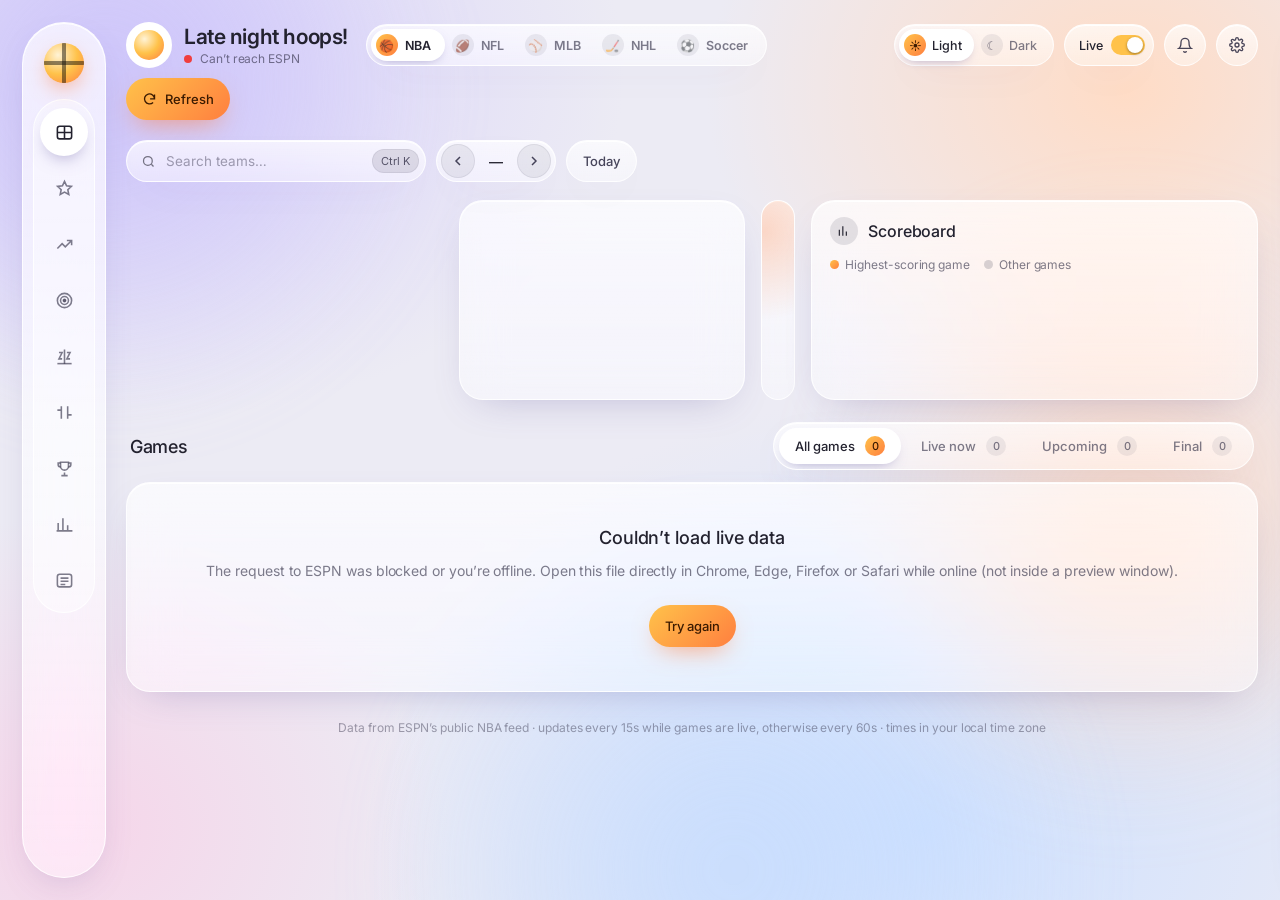
==== index.html @ f47ac12e "Add Soccer (Pitchside) to Sideline Every ESPN soccer competition (220, grouped: top leagues, FIFA/in" ====
<!DOCTYPE html>
<html lang="en">
<head>
<meta charset="utf-8">
<meta name="viewport" content="width=device-width, initial-scale=1">
<title>Sideline · Live Sports</title>
<style>
  html,body{margin:0;height:100%;overflow:hidden;background:#ecebf4;font-family:Inter,-apple-system,BlinkMacSystemFont,system-ui,sans-serif}
  body.dark{background:#15141d}
  iframe.sport{position:fixed;inset:0;width:100%;height:100%;border:0;display:none;background:transparent}
  iframe.sport.on{display:block}
  .boot{position:fixed;inset:0;display:grid;place-items:center;color:rgba(40,38,62,.55);font-size:14px;transition:opacity .25s}
  body.dark .boot{color:rgba(236,234,255,.55)}
  .boot.gone{opacity:0;pointer-events:none}
  .boot i{display:block;width:34px;height:34px;margin:0 auto 12px;border-radius:50%;border:3px solid rgba(127,120,200,.25);border-top-color:#ff7f3f;animation:spin .8s linear infinite}
  @keyframes spin{to{transform:rotate(360deg)}}
</style>
</head>
<body>
<div class="boot" id="boot"><div><i></i>Loading scores…</div></div>
<script>
(() => {
'use strict';
/* =====================================================================
   SPORTS REGISTRY
   To add a sport: put its dashboard page in sports/ and add one line here.
   Order here = order of the switcher pills (Alt+1, Alt+2… also switch).
   ===================================================================== */
const SPORTS = [
  { id: 'nba', name: 'NBA', icon: '🏀', file: 'sports/nba.html' },
  { id: 'nfl', name: 'NFL', icon: '🏈', file: 'sports/nfl.html' },
  { id: 'mlb', name: 'MLB', icon: '⚾', file: 'sports/mlb.html' },
  { id: 'nhl', name: 'NHL', icon: '🏒', file: 'sports/nhl.html' },
  { id: 'soccer', name: 'Soccer', icon: '⚽', file: 'sports/soccer.html' }
];

const store = {
  get(k) { try { return localStorage.getItem(k); } catch (e) { return null; } },
  set(k, v) { try { localStorage.setItem(k, v); } catch (e) {} }
};
const frames = {};          // id -> iframe (created the first time a sport is opened, then kept alive)
let current = null;
let theme = store.get('hub.theme');
const byId = id => SPORTS.find(s => s.id === id);
const list = () => SPORTS.map(({ id, name, icon }) => ({ id, name, icon }));
const applyShellTheme = () => document.body.classList.toggle('dark', theme === 'dark');
applyShellTheme();

function frameFor(id) {
  if (frames[id]) return frames[id];
  const s = byId(id), f = document.createElement('iframe');
  f.className = 'sport'; f.title = `${s.name} dashboard`; f.src = s.file; f.dataset.sport = id;
  f.addEventListener('load', () => { if (current === id) document.getElementById('boot').classList.add('gone'); }, { once: true });
  document.body.appendChild(f);
  return (frames[id] = f);
}
function show(id, fromHash) {
  if (!byId(id)) id = SPORTS[0].id;
  if (id === current) return;
  current = id;
  const f = frameFor(id);
  Object.values(frames).forEach(x => x.classList.toggle('on', x === f));
  document.title = `${byId(id).name} · Sideline`;
  store.set('hub.sport', id);
  if (!fromHash && location.hash.slice(1) !== id) { try { history.replaceState(null, '', '#' + id); } catch (e) { location.hash = id; } }
  try { f.contentWindow && f.contentWindow.focus(); } catch (e) {}
}
const send = (f, msg) => { try { f.contentWindow.postMessage({ hub: 1, ...msg }, '*'); } catch (e) {} };

window.addEventListener('message', e => {
  const d = e.data; if (!d || !d.hub) return;
  const f = Object.values(frames).find(x => x.contentWindow === e.source); if (!f) return;
  if (d.type === 'hello') {                       // a sport page finished loading: give it the switcher list
    send(f, { type: 'sports', list: list(), current: f.dataset.sport });
    if (theme) send(f, { type: 'theme', tv: theme });
    if (f.dataset.sport === current) document.getElementById('boot').classList.add('gone');
  }
  if (d.type === 'switch' && byId(d.id)) show(d.id);
  if (d.type === 'theme' && (d.tv === 'light' || d.tv === 'dark') && d.tv !== theme) {   // keep light/dark in sync across sports
    theme = d.tv; store.set('hub.theme', theme); applyShellTheme();
    Object.values(frames).forEach(x => { if (x !== f) send(x, { type: 'theme', tv: theme }); });
  }
});
window.addEventListener('hashchange', () => show(location.hash.slice(1), true));

show(byId(location.hash.slice(1)) ? location.hash.slice(1) : byId(store.get('hub.sport')) ? store.get('hub.sport') : SPORTS[0].id);
})();
</script>
</body>
</html>
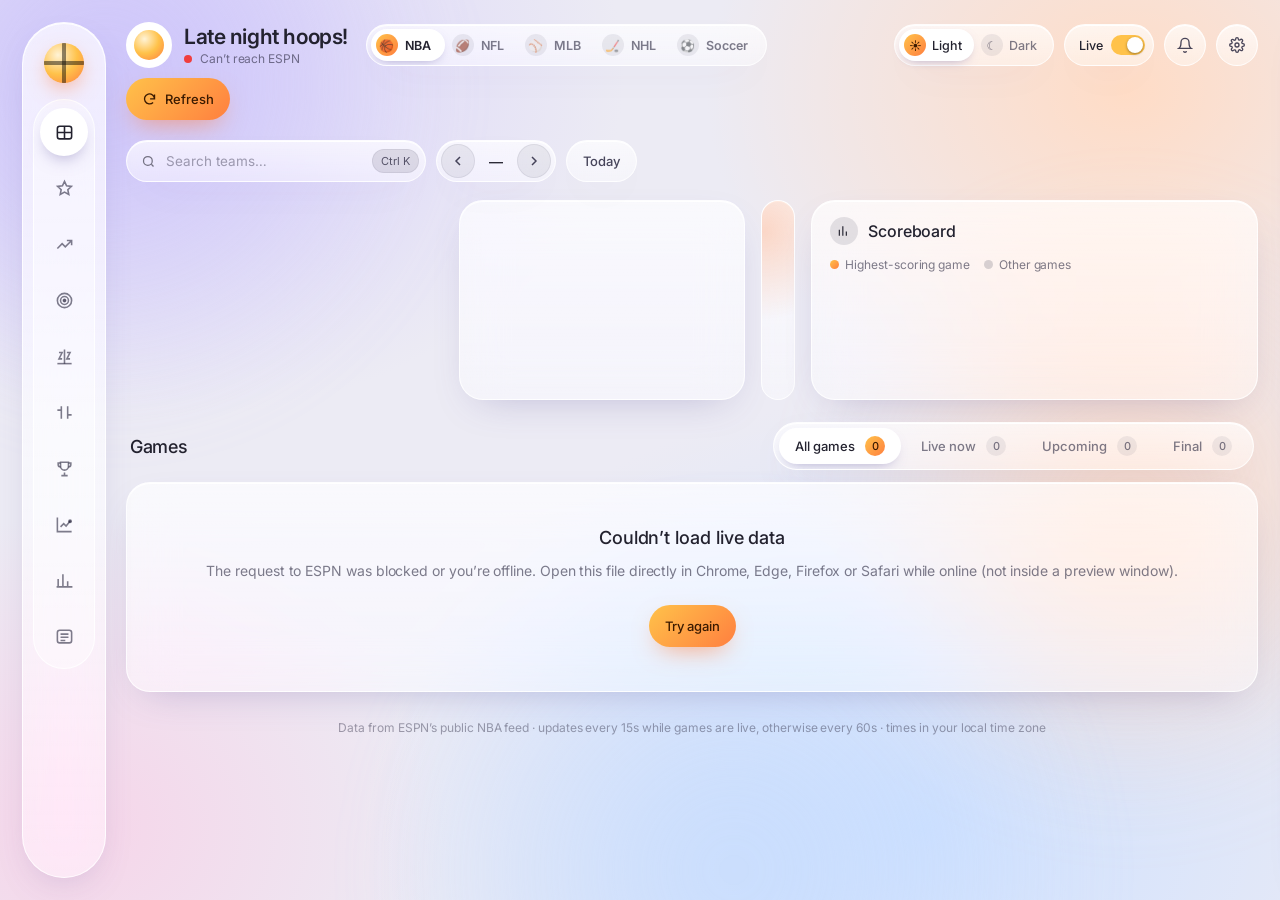
==== commit c97940a9: "Permanent pick record: GitHub records the model's picks, pick of the day and parlays hourly; sync co" ====
--- a/index.html
+++ b/index.html
@@ -81,7 +81,14 @@
     Object.values(frames).forEach(x => { if (x !== f) send(x, { type: 'theme', tv: theme }); });
   }
 });
-window.addEventListener('hashchange', () => show(location.hash.slice(1), true));
+function takeSync() {
+  const m = /^#sync=([a-z0-9-]{20,40})$/i.exec(location.hash || ''); if (!m) return false;
+  store.set('sideline.sync.code', m[1].toLowerCase());
+  try { history.replaceState(null, '', '#' + (store.get('hub.sport') || SPORTS[0].id)); } catch (e) {}
+  return true;
+}
+takeSync();
+window.addEventListener('hashchange', () => { if (takeSync()) return; show(location.hash.slice(1), true); });
 
 show(byId(location.hash.slice(1)) ? location.hash.slice(1) : byId(store.get('hub.sport')) ? store.get('hub.sport') : SPORTS[0].id);
 })();
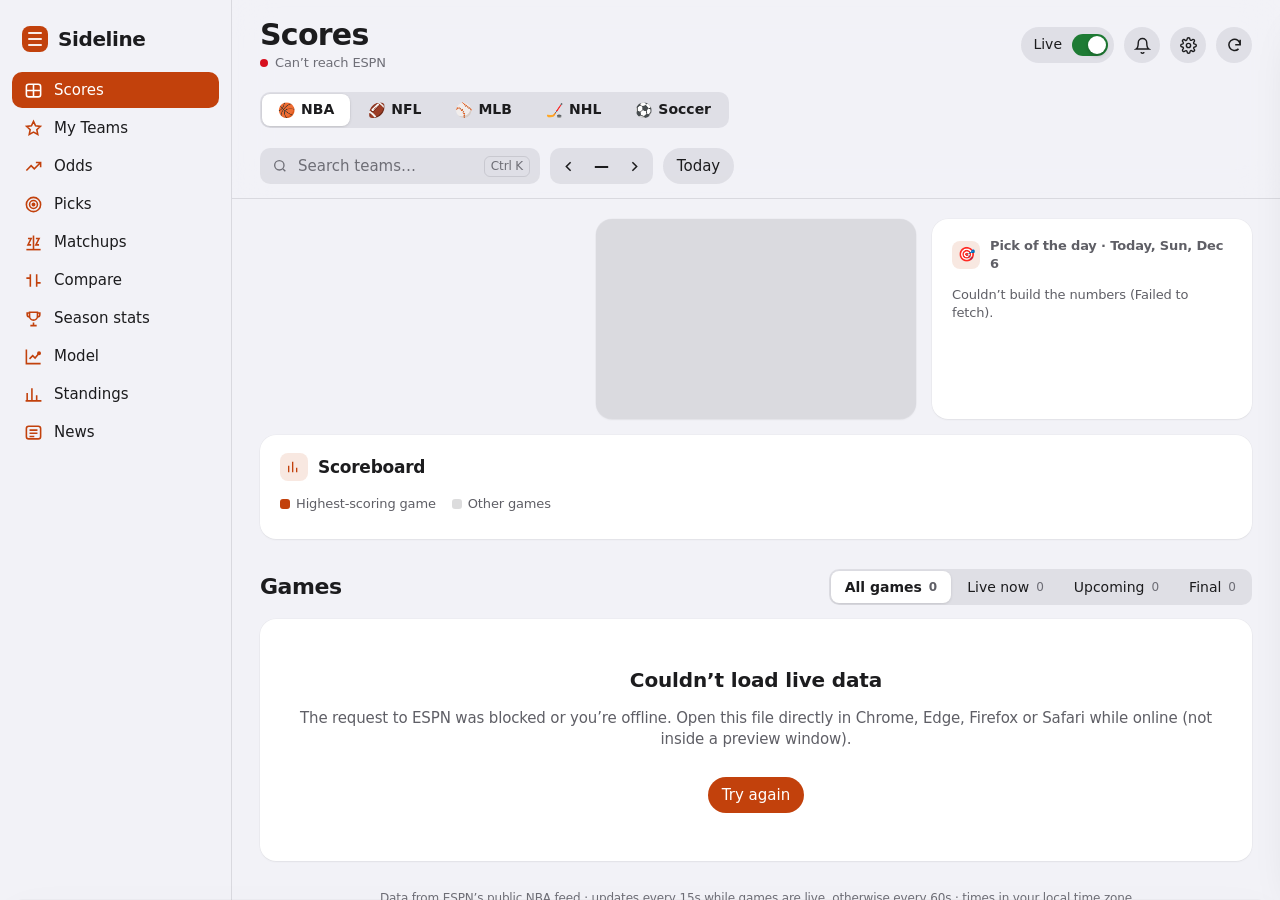
==== commit 308f301c: "Redesign Sideline: shared design system, clearer navigation - Replace ~800 lines of per-page CSS wit" ====
--- a/index.html
+++ b/index.html
@@ -4,16 +4,21 @@
 <meta charset="utf-8">
 <meta name="viewport" content="width=device-width, initial-scale=1">
 <title>Sideline · Live Sports</title>
+<meta name="theme-color" content="#f2f2f7" media="(prefers-color-scheme: light)">
+<meta name="theme-color" content="#000000" media="(prefers-color-scheme: dark)">
 <style>
-  html,body{margin:0;height:100%;overflow:hidden;background:#ecebf4;font-family:Inter,-apple-system,BlinkMacSystemFont,system-ui,sans-serif}
-  body.dark{background:#15141d}
+  :root{color-scheme:light dark;--bg:#f2f2f7;--dim:#6e6e76;--acc:#c2410c}
+  @media (prefers-color-scheme:dark){:root:not(.light){--bg:#000;--dim:#98989f;--acc:#ff8a3d}}
+  :root.dark{--bg:#000;--dim:#98989f;--acc:#ff8a3d}
+  :root.light{--bg:#f2f2f7;--dim:#6e6e76;--acc:#c2410c}
+  html,body{margin:0;height:100%;overflow:hidden;background:var(--bg);font-family:-apple-system,BlinkMacSystemFont,"SF Pro Text","Inter","Segoe UI",system-ui,sans-serif}
   iframe.sport{position:fixed;inset:0;width:100%;height:100%;border:0;display:none;background:transparent}
   iframe.sport.on{display:block}
-  .boot{position:fixed;inset:0;display:grid;place-items:center;color:rgba(40,38,62,.55);font-size:14px;transition:opacity .25s}
-  body.dark .boot{color:rgba(236,234,255,.55)}
+  .boot{position:fixed;inset:0;display:grid;place-items:center;color:var(--dim);font-size:15px;text-align:center;transition:opacity .25s}
   .boot.gone{opacity:0;pointer-events:none}
-  .boot i{display:block;width:34px;height:34px;margin:0 auto 12px;border-radius:50%;border:3px solid rgba(127,120,200,.25);border-top-color:#ff7f3f;animation:spin .8s linear infinite}
+  .boot i{display:block;width:28px;height:28px;margin:0 auto 12px;border-radius:50%;border:3px solid color-mix(in srgb,var(--dim) 30%,transparent);border-top-color:var(--acc);animation:spin .8s linear infinite}
   @keyframes spin{to{transform:rotate(360deg)}}
+  @media (prefers-reduced-motion:reduce){.boot i{animation-duration:2.4s}}
 </style>
 </head>
 <body>
@@ -40,10 +45,10 @@
 };
 const frames = {};          // id -> iframe (created the first time a sport is opened, then kept alive)
 let current = null;
-let theme = store.get('hub.theme');
+let theme = store.get('hub.appearance');   // 'auto' | 'light' | 'dark'; unset = follow the system
 const byId = id => SPORTS.find(s => s.id === id);
 const list = () => SPORTS.map(({ id, name, icon }) => ({ id, name, icon }));
-const applyShellTheme = () => document.body.classList.toggle('dark', theme === 'dark');
+const applyShellTheme = () => { const r = document.documentElement; r.classList.toggle('dark', theme === 'dark'); r.classList.toggle('light', theme === 'light'); };
 applyShellTheme();
 
 function frameFor(id) {
@@ -76,8 +81,8 @@
     if (f.dataset.sport === current) document.getElementById('boot').classList.add('gone');
   }
   if (d.type === 'switch' && byId(d.id)) show(d.id);
-  if (d.type === 'theme' && (d.tv === 'light' || d.tv === 'dark') && d.tv !== theme) {   // keep light/dark in sync across sports
-    theme = d.tv; store.set('hub.theme', theme); applyShellTheme();
+  if (d.type === 'theme' && ['auto', 'light', 'dark'].includes(d.tv) && d.tv !== theme) {   // keep the appearance setting in sync across sports
+    theme = d.tv; store.set('hub.appearance', theme); applyShellTheme();
     Object.values(frames).forEach(x => { if (x !== f) send(x, { type: 'theme', tv: theme }); });
   }
 });
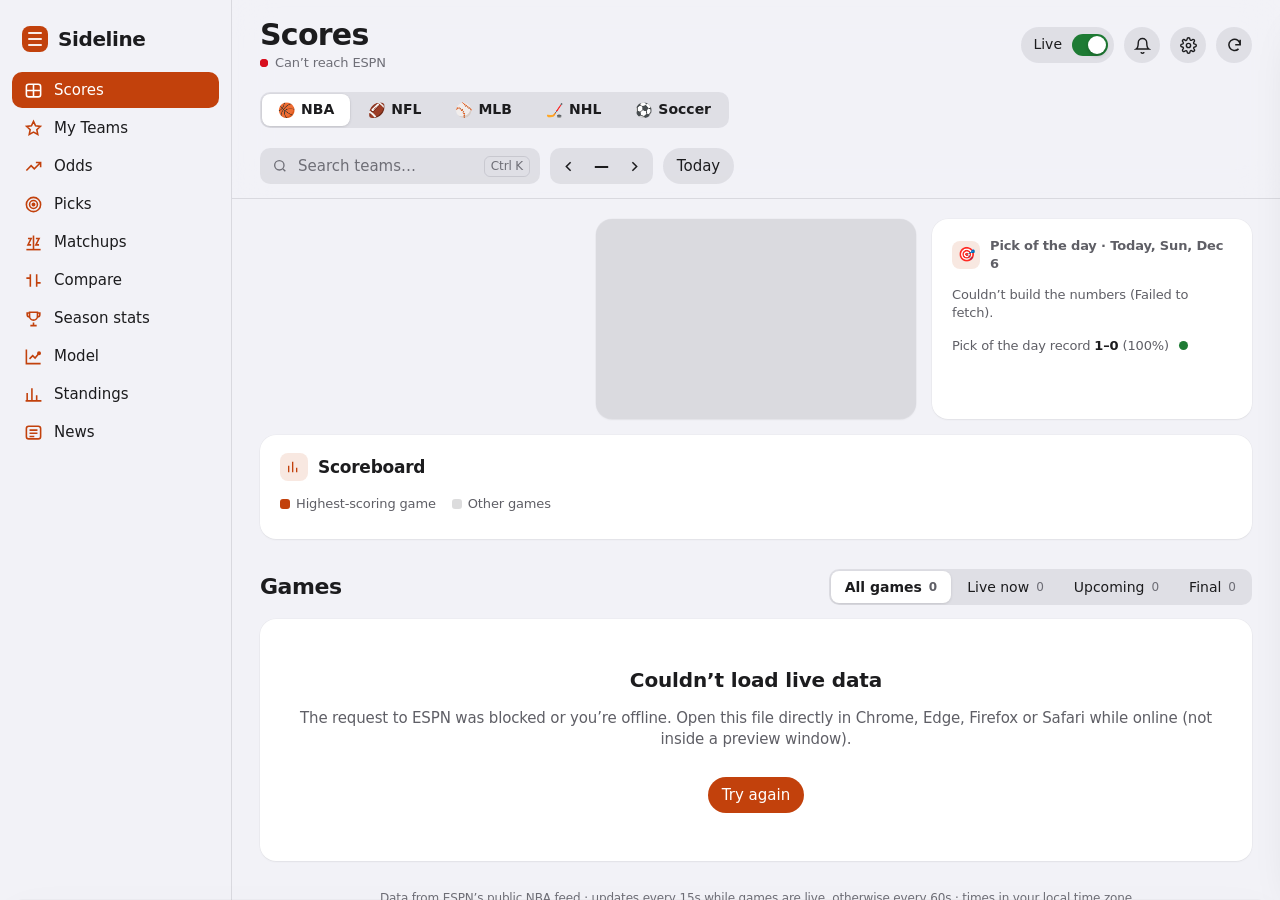
==== commit 06daa617: "Motion: intro roll call, staggered reveals, count-ups, filling bars and rings, live pulses, sport-sw" ====
--- a/index.html
+++ b/index.html
@@ -12,17 +12,51 @@
   :root.dark{--bg:#000;--dim:#98989f;--acc:#ff8a3d}
   :root.light{--bg:#f2f2f7;--dim:#6e6e76;--acc:#c2410c}
   html,body{margin:0;height:100%;overflow:hidden;background:var(--bg);font-family:-apple-system,BlinkMacSystemFont,"SF Pro Text","Inter","Segoe UI",system-ui,sans-serif}
-  iframe.sport{position:fixed;inset:0;width:100%;height:100%;border:0;display:none;background:transparent}
-  iframe.sport.on{display:block}
-  .boot{position:fixed;inset:0;display:grid;place-items:center;color:var(--dim);font-size:15px;text-align:center;transition:opacity .25s}
-  .boot.gone{opacity:0;pointer-events:none}
-  .boot i{display:block;width:28px;height:28px;margin:0 auto 12px;border-radius:50%;border:3px solid color-mix(in srgb,var(--dim) 30%,transparent);border-top-color:var(--acc);animation:spin .8s linear infinite}
-  @keyframes spin{to{transform:rotate(360deg)}}
-  @media (prefers-reduced-motion:reduce){.boot i{animation-duration:2.4s}}
+  :root{--text:#1c1c1e}
+  @media (prefers-color-scheme:dark){:root:not(.light){--text:#f5f5f7}}
+  :root.dark{--text:#f5f5f7} :root.light{--text:#1c1c1e}
+  /* sports: kept alive once opened; switching cross-fades between them */
+  iframe.sport{position:fixed;inset:0;width:100%;height:100%;border:0;background:transparent;visibility:hidden;opacity:0;transform:scale(.985);transition:opacity .32s ease,transform .42s cubic-bezier(.2,.8,.2,1),visibility 0s .42s}
+  iframe.sport.on{visibility:visible;opacity:1;transform:none;transition:opacity .32s ease,transform .42s cubic-bezier(.2,.8,.2,1)}
+
+  /* intro: the ball roll call and the wordmark, until the first sport is ready */
+  .boot{position:fixed;inset:0;z-index:5;display:grid;place-items:center;background:var(--bg);color:var(--dim);text-align:center;transition:opacity .45s ease,transform .6s cubic-bezier(.2,.8,.2,1),visibility 0s .6s}
+  .boot.gone{opacity:0;transform:scale(1.04);visibility:hidden;pointer-events:none}
+  .balls{display:flex;gap:14px;justify-content:center;height:54px;align-items:flex-end;margin-bottom:18px;font-size:30px;line-height:1}
+  .balls span{display:inline-block;transform-origin:50% 100%;animation:drop .7s cubic-bezier(.3,1.5,.5,1) both,hop 1.6s ease-in-out infinite;animation-delay:calc(var(--i) * 90ms),calc(900ms + var(--i) * 120ms)}
+  .word{font:800 44px/1 -apple-system,BlinkMacSystemFont,"SF Pro Display","Inter","Segoe UI",system-ui,sans-serif;letter-spacing:-.03em;color:var(--text);display:flex;justify-content:center;overflow:hidden;padding:4px 0}
+  .word b{display:inline-block;animation:rise .6s cubic-bezier(.2,.8,.2,1) both;animation-delay:calc(380ms + var(--i) * 45ms)}
+  .word b.dot{color:var(--acc)}
+  .tagline{margin-top:8px;font-size:14px;animation:fade .6s ease 900ms both}
+  .track{width:160px;height:4px;border-radius:4px;margin:20px auto 0;overflow:hidden;background:color-mix(in srgb,var(--dim) 18%,transparent);animation:fade .4s ease 1s both}
+  .track i{display:block;width:40%;height:100%;border-radius:4px;background:var(--acc);animation:sweep 1.1s cubic-bezier(.6,0,.4,1) infinite}
+  @keyframes drop{0%{opacity:0;transform:translateY(-60px) scaleY(1.1)}60%{opacity:1;transform:translateY(0) scale(1.15,.85)}80%{transform:translateY(-6px) scale(.95,1.05)}100%{transform:none}}
+  @keyframes hop{0%,60%,100%{transform:none}30%{transform:translateY(-10px) rotate(-8deg)}}
+  @keyframes rise{from{opacity:0;transform:translateY(110%)}to{opacity:1;transform:none}}
+  @keyframes fade{from{opacity:0}to{opacity:1}}
+  @keyframes sweep{from{transform:translateX(-110%)}to{transform:translateX(260%)}}
+
+  /* switching sports: the sport's ball pops up in the middle for a beat */
+  .swap{position:fixed;left:50%;top:50%;z-index:6;display:flex;flex-direction:column;align-items:center;gap:6px;pointer-events:none;opacity:0;transform:translate(-50%,-50%) scale(.6);font:700 15px -apple-system,BlinkMacSystemFont,"Inter","Segoe UI",system-ui,sans-serif;color:var(--text)}
+  .swap span{font-size:56px;line-height:1;filter:drop-shadow(0 10px 18px rgba(0,0,0,.25))}
+  .swap.go{animation:swap .9s cubic-bezier(.2,.8,.2,1) both}
+  .swap.go span{animation:spin .9s cubic-bezier(.3,1.3,.5,1) both}
+  @keyframes swap{0%{opacity:0;transform:translate(-50%,-50%) scale(.5)}25%{opacity:1;transform:translate(-50%,-50%) scale(1.05)}70%{opacity:1;transform:translate(-50%,-50%) scale(1)}100%{opacity:0;transform:translate(-50%,-62%) scale(.92)}}
+  @keyframes spin{from{transform:rotate(-180deg) scale(.6)}to{transform:none}}
+  @media (prefers-reduced-motion:reduce){
+    .balls span,.word b,.tagline,.track,.track i,.swap,.swap span{animation:none!important}
+    iframe.sport,.boot{transition:none} .swap{display:none}
+  }
 </style>
 </head>
 <body>
-<div class="boot" id="boot"><div><i></i>Loading scores…</div></div>
+<div class="boot" id="boot" role="status" aria-label="Loading Sideline"><div>
+  <div class="balls" aria-hidden="true"><span style="--i:0">🏀</span><span style="--i:1">🏈</span><span style="--i:2">⚾</span><span style="--i:3">🏒</span><span style="--i:4">⚽</span></div>
+  <div class="word" aria-hidden="true"><b style="--i:0">S</b><b style="--i:1">i</b><b style="--i:2">d</b><b style="--i:3">e</b><b style="--i:4">l</b><b style="--i:5">i</b><b style="--i:6">n</b><b style="--i:7">e</b><b class="dot" style="--i:8">.</b></div>
+  <div class="tagline">Live scores · picks · predictions</div>
+  <div class="track"><i></i></div>
+</div></div>
+<div class="swap" id="swap" aria-hidden="true"><span></span><b></b></div>
 <script>
 (() => {
 'use strict';
@@ -47,6 +81,20 @@
 let current = null;
 let theme = store.get('hub.appearance');   // 'auto' | 'light' | 'dark'; unset = follow the system
 const byId = id => SPORTS.find(s => s.id === id);
+const RM = window.matchMedia && matchMedia('(prefers-reduced-motion: reduce)').matches;
+const bootAt = performance.now(), MIN_INTRO = RM ? 0 : 1250;
+let bootDone = false;
+function hideBoot() {                              // the intro plays at least once through, then lifts away
+  if (bootDone) return; bootDone = true;
+  setTimeout(() => document.getElementById('boot').classList.add('gone'), Math.max(0, MIN_INTRO - (performance.now() - bootAt)));
+}
+setTimeout(hideBoot, 9000);                        // never hold the page hostage if a sport is slow
+function swapFx(id) {                              // the sport's ball pops up for a beat when you switch
+  if (RM || !bootDone) return;
+  const s = byId(id), el = document.getElementById('swap');
+  el.querySelector('span').textContent = s.icon; el.querySelector('b').textContent = s.name;
+  el.classList.remove('go'); void el.offsetWidth; el.classList.add('go');
+}
 const list = () => SPORTS.map(({ id, name, icon }) => ({ id, name, icon }));
 const applyShellTheme = () => { const r = document.documentElement; r.classList.toggle('dark', theme === 'dark'); r.classList.toggle('light', theme === 'light'); };
 applyShellTheme();
@@ -55,13 +103,14 @@
   if (frames[id]) return frames[id];
   const s = byId(id), f = document.createElement('iframe');
   f.className = 'sport'; f.title = `${s.name} dashboard`; f.src = s.file; f.dataset.sport = id;
-  f.addEventListener('load', () => { if (current === id) document.getElementById('boot').classList.add('gone'); }, { once: true });
+  f.addEventListener('load', () => { if (current === id) hideBoot(); }, { once: true });
   document.body.appendChild(f);
   return (frames[id] = f);
 }
 function show(id, fromHash) {
   if (!byId(id)) id = SPORTS[0].id;
   if (id === current) return;
+  if (current) swapFx(id);
   current = id;
   const f = frameFor(id);
   Object.values(frames).forEach(x => x.classList.toggle('on', x === f));
@@ -78,7 +127,7 @@
   if (d.type === 'hello') {                       // a sport page finished loading: give it the switcher list
     send(f, { type: 'sports', list: list(), current: f.dataset.sport });
     if (theme) send(f, { type: 'theme', tv: theme });
-    if (f.dataset.sport === current) document.getElementById('boot').classList.add('gone');
+    if (f.dataset.sport === current) hideBoot();
   }
   if (d.type === 'switch' && byId(d.id)) show(d.id);
   if (d.type === 'theme' && ['auto', 'light', 'dark'].includes(d.tv) && d.tv !== theme) {   // keep the appearance setting in sync across sports
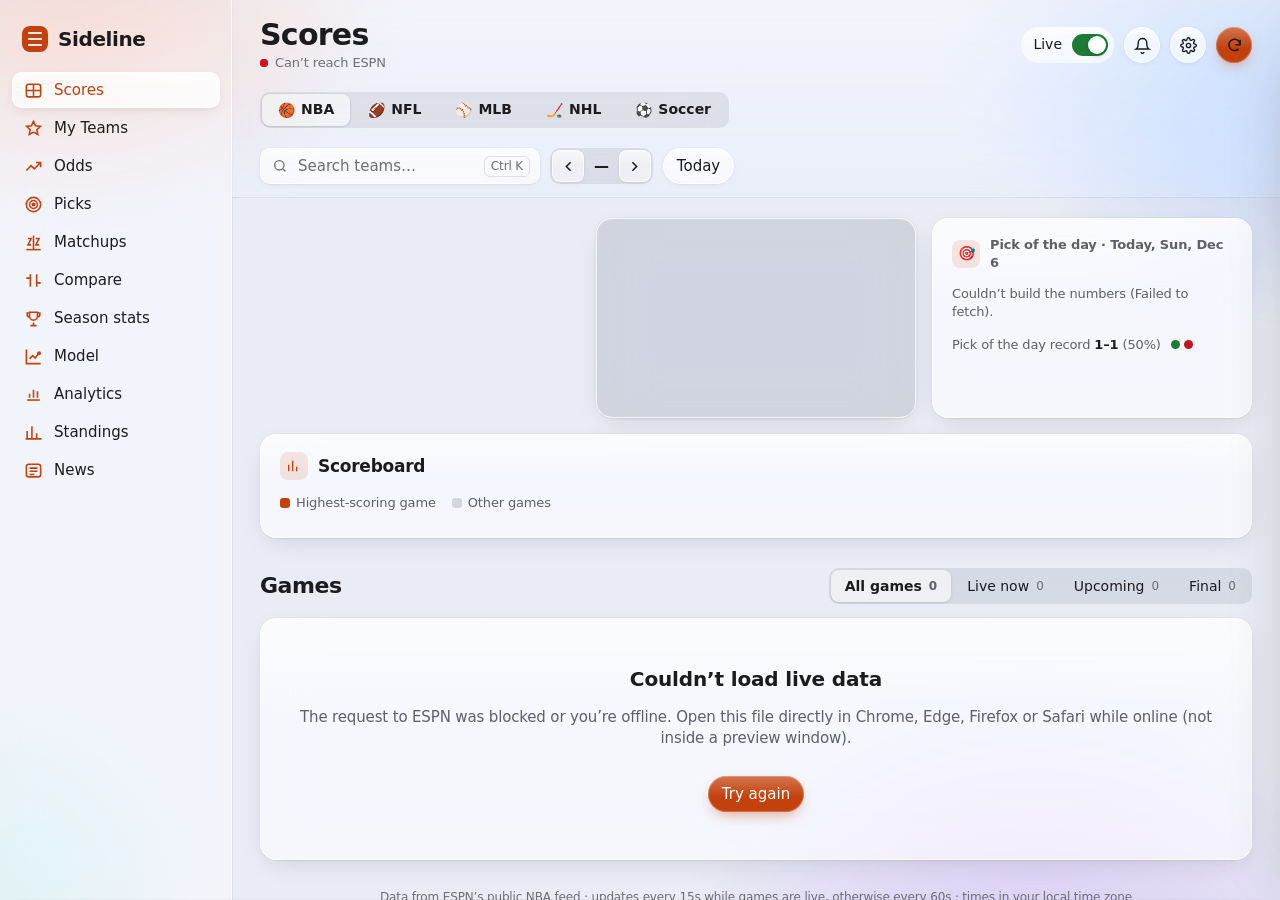
==== commit 1f7cd760: "Glass: translucent frosted surfaces on a soft color field (light and dark), floating capsule tab bar" ====
--- a/index.html
+++ b/index.html
@@ -7,10 +7,10 @@
 <meta name="theme-color" content="#f2f2f7" media="(prefers-color-scheme: light)">
 <meta name="theme-color" content="#000000" media="(prefers-color-scheme: dark)">
 <style>
-  :root{color-scheme:light dark;--bg:#f2f2f7;--dim:#6e6e76;--acc:#c2410c}
-  @media (prefers-color-scheme:dark){:root:not(.light){--bg:#000;--dim:#98989f;--acc:#ff8a3d}}
-  :root.dark{--bg:#000;--dim:#98989f;--acc:#ff8a3d}
-  :root.light{--bg:#f2f2f7;--dim:#6e6e76;--acc:#c2410c}
+  :root{color-scheme:light dark;--bg:#eef0f6;--dim:#6e6e76;--acc:#c2410c}
+  @media (prefers-color-scheme:dark){:root:not(.light){--bg:#0b0b10;--dim:#98989f;--acc:#ff8a3d}}
+  :root.dark{--bg:#0b0b10;--dim:#98989f;--acc:#ff8a3d}
+  :root.light{--bg:#eef0f6;--dim:#6e6e76;--acc:#c2410c}
   html,body{margin:0;height:100%;overflow:hidden;background:var(--bg);font-family:-apple-system,BlinkMacSystemFont,"SF Pro Text","Inter","Segoe UI",system-ui,sans-serif}
   :root{--text:#1c1c1e}
   @media (prefers-color-scheme:dark){:root:not(.light){--text:#f5f5f7}}
@@ -20,7 +20,7 @@
   iframe.sport.on{visibility:visible;opacity:1;transform:none;transition:opacity .32s ease,transform .42s cubic-bezier(.2,.8,.2,1)}
 
   /* intro: the ball roll call and the wordmark, until the first sport is ready */
-  .boot{position:fixed;inset:0;z-index:5;display:grid;place-items:center;background:var(--bg);color:var(--dim);text-align:center;transition:opacity .45s ease,transform .6s cubic-bezier(.2,.8,.2,1),visibility 0s .6s}
+  .boot{position:fixed;inset:0;z-index:5;display:grid;place-items:center;background:radial-gradient(40vmax 36vmax at 18% 14%,rgba(194,65,12,.26),transparent 70%),radial-gradient(42vmax 38vmax at 86% 20%,rgba(90,140,255,.26),transparent 70%),radial-gradient(44vmax 40vmax at 70% 92%,rgba(170,110,255,.2),transparent 72%),var(--bg);color:var(--dim);text-align:center;transition:opacity .45s ease,transform .6s cubic-bezier(.2,.8,.2,1),visibility 0s .6s}
   .boot.gone{opacity:0;transform:scale(1.04);visibility:hidden;pointer-events:none}
   .balls{display:flex;gap:14px;justify-content:center;height:54px;align-items:flex-end;margin-bottom:18px;font-size:30px;line-height:1}
   .balls span{display:inline-block;transform-origin:50% 100%;animation:drop .7s cubic-bezier(.3,1.5,.5,1) both,hop 1.6s ease-in-out infinite;animation-delay:calc(var(--i) * 90ms),calc(900ms + var(--i) * 120ms)}
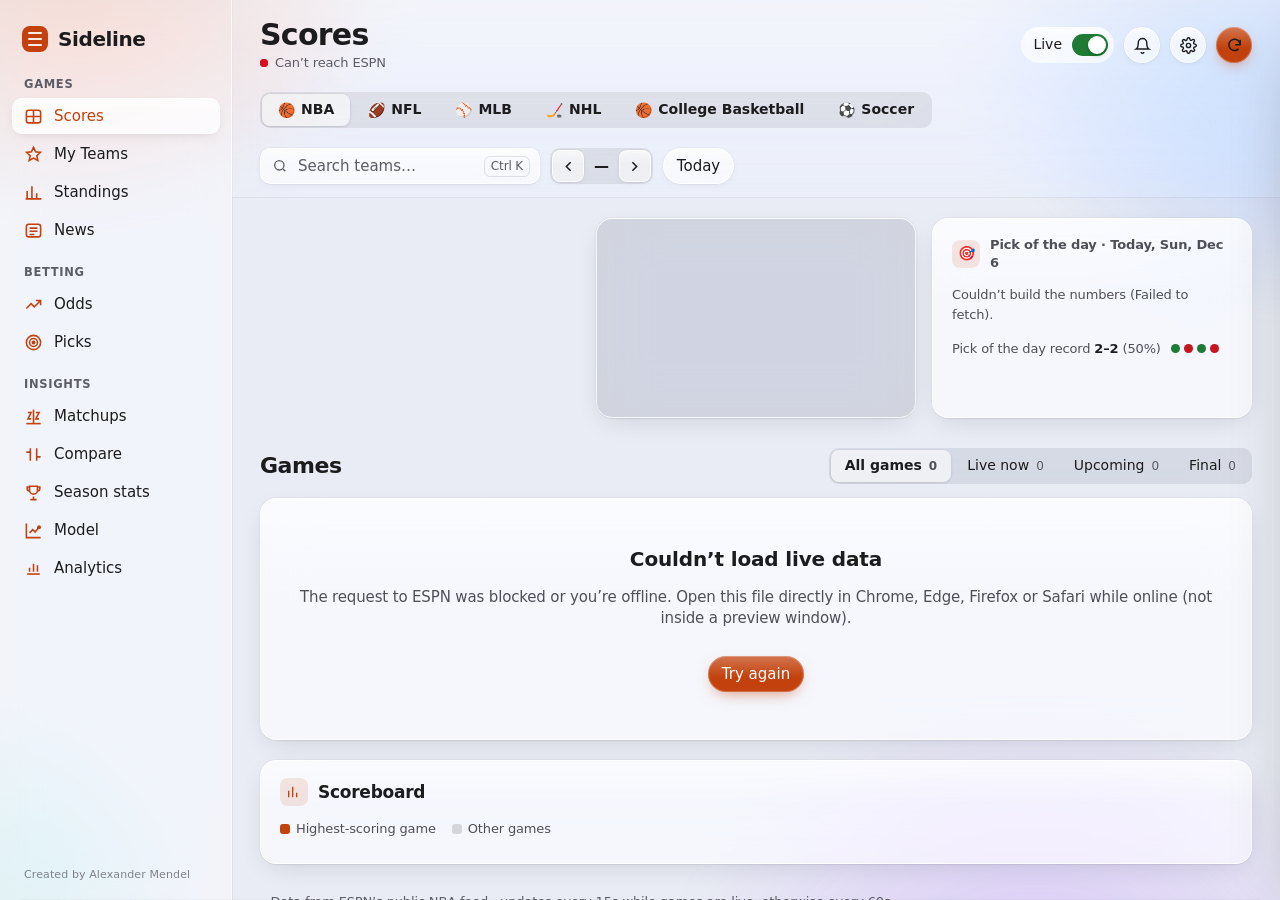
==== commit 521bf79f: "College basketball: new page, model, picks, analytics and multi-book odds Co-Authored-By: Claude Opu" ====
--- a/index.html
+++ b/index.html
@@ -51,7 +51,7 @@
 </head>
 <body>
 <div class="boot" id="boot" role="status" aria-label="Loading Sideline"><div>
-  <div class="balls" aria-hidden="true"><span style="--i:0">🏀</span><span style="--i:1">🏈</span><span style="--i:2">⚾</span><span style="--i:3">🏒</span><span style="--i:4">⚽</span></div>
+  <div class="balls" aria-hidden="true"><span style="--i:0">🏀</span><span style="--i:1">🏈</span><span style="--i:2">⚾</span><span style="--i:3">🏒</span><span style="--i:4">⚽</span><span style="--i:5">🎓</span></div>
   <div class="word" aria-hidden="true"><b style="--i:0">S</b><b style="--i:1">i</b><b style="--i:2">d</b><b style="--i:3">e</b><b style="--i:4">l</b><b style="--i:5">i</b><b style="--i:6">n</b><b style="--i:7">e</b><b class="dot" style="--i:8">.</b></div>
   <div class="tagline">Live scores · picks · predictions</div>
   <div class="track"><i></i></div>
@@ -70,6 +70,7 @@
   { id: 'nfl', name: 'NFL', icon: '🏈', file: 'sports/nfl.html' },
   { id: 'mlb', name: 'MLB', icon: '⚾', file: 'sports/mlb.html' },
   { id: 'nhl', name: 'NHL', icon: '🏒', file: 'sports/nhl.html' },
+  { id: 'cbb', name: 'College Basketball', icon: '🏀', file: 'sports/cbb.html' },
   { id: 'soccer', name: 'Soccer', icon: '⚽', file: 'sports/soccer.html' }
 ];
 
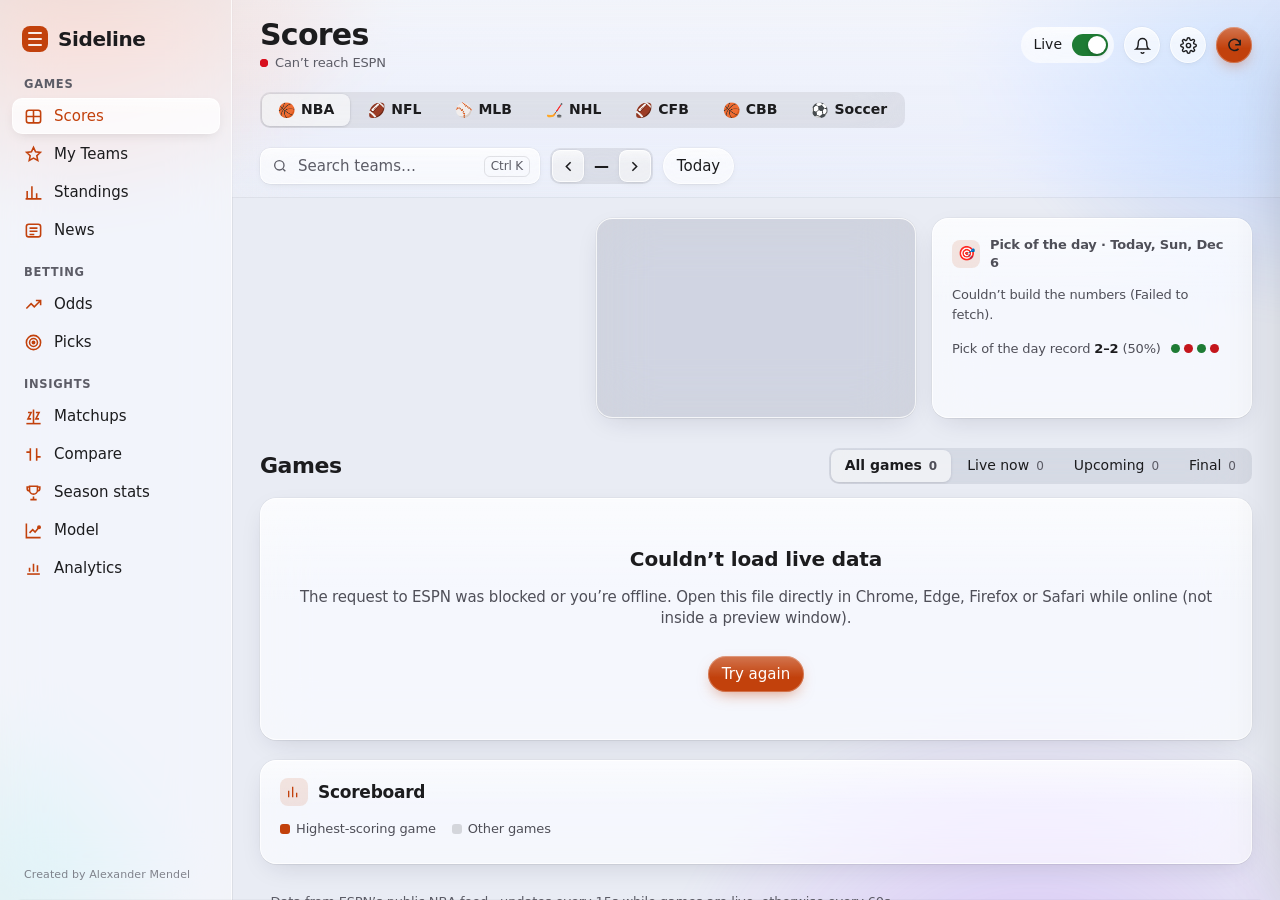
==== commit 614b7b21: "Hub: add CFB, and shorten the college names to CBB and CFB" ====
--- a/index.html
+++ b/index.html
@@ -70,7 +70,8 @@
   { id: 'nfl', name: 'NFL', icon: '🏈', file: 'sports/nfl.html' },
   { id: 'mlb', name: 'MLB', icon: '⚾', file: 'sports/mlb.html' },
   { id: 'nhl', name: 'NHL', icon: '🏒', file: 'sports/nhl.html' },
-  { id: 'cbb', name: 'College Basketball', icon: '🏀', file: 'sports/cbb.html' },
+  { id: 'cfb', name: 'CFB', icon: '🏈', file: 'sports/cfb.html' },
+  { id: 'cbb', name: 'CBB', icon: '🏀', file: 'sports/cbb.html' },
   { id: 'soccer', name: 'Soccer', icon: '⚽', file: 'sports/soccer.html' }
 ];
 
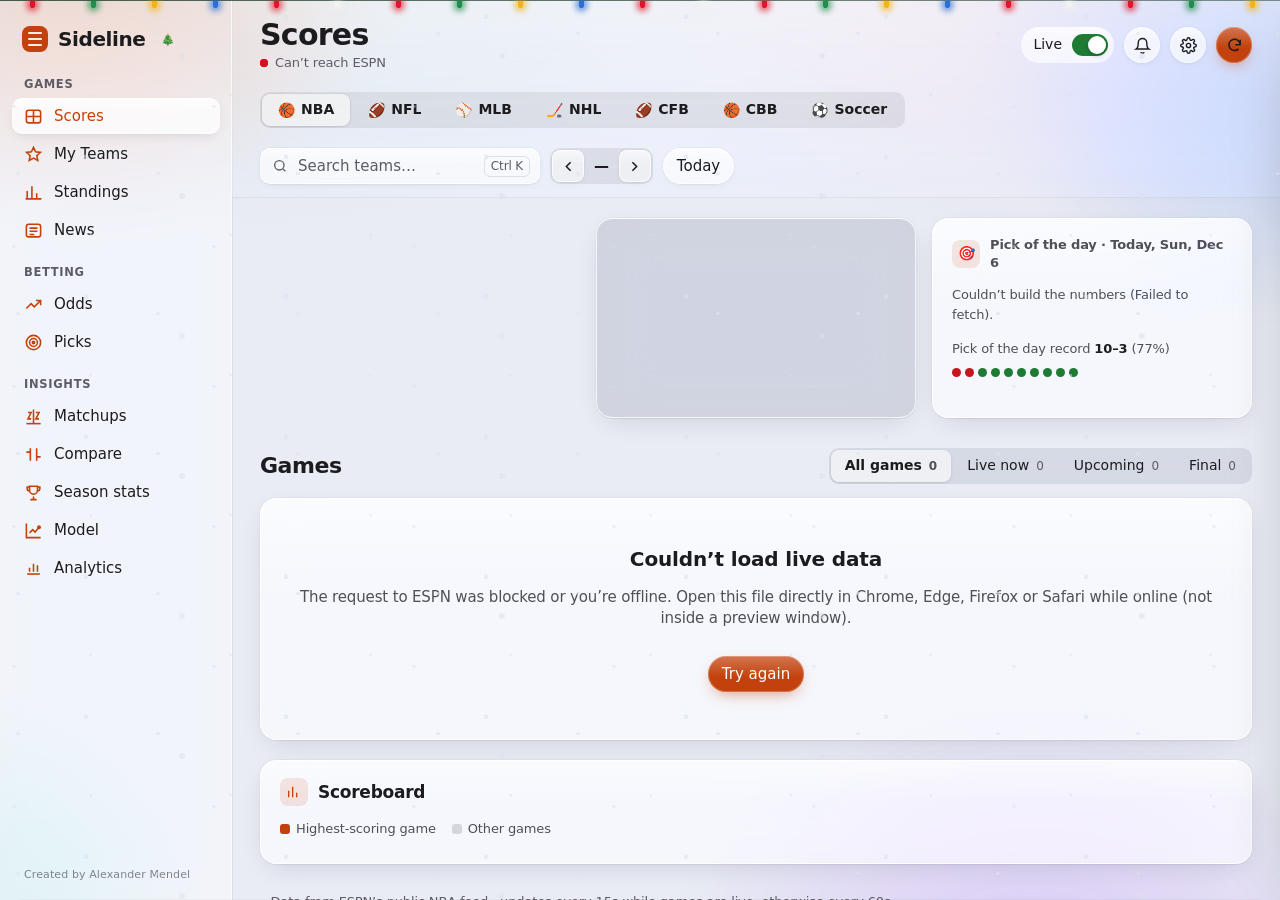
==== commit 357da8fd: "Holiday theme for the season holiday.css and holiday.js add drifting snow, a string of lights along " ====
--- a/index.html
+++ b/index.html
@@ -6,6 +6,7 @@
 <title>Sideline · Live Sports</title>
 <meta name="theme-color" content="#f2f2f7" media="(prefers-color-scheme: light)">
 <meta name="theme-color" content="#000000" media="(prefers-color-scheme: dark)">
+<link rel="stylesheet" href="sports/holiday.css">
 <style>
   :root{color-scheme:light dark;--bg:#eef0f6;--dim:#6e6e76;--acc:#c2410c}
   @media (prefers-color-scheme:dark){:root:not(.light){--bg:#0b0b10;--dim:#98989f;--acc:#ff8a3d}}
@@ -149,5 +150,6 @@
 show(byId(location.hash.slice(1)) ? location.hash.slice(1) : byId(store.get('hub.sport')) ? store.get('hub.sport') : SPORTS[0].id);
 })();
 </script>
+<script src="sports/holiday.js"></script>
 </body>
 </html>
--- a/sports/holiday.css
+++ b/sports/holiday.css
@@ -0,0 +1,93 @@
+/* =====================================================================
+   Sideline · holiday theme
+   Decoration only, and only while html carries .xmas (holiday.js decides,
+   by date). Nothing here touches layout, type scale, or the colors that
+   carry meaning — live red, good/bad, home/away and the user's accent all
+   stay exactly as they are, because a scoreboard where red means "festive"
+   is a scoreboard you can't read.
+   ===================================================================== */
+
+/* a cool evergreen-and-cranberry wash behind the cards, kept faint so the
+   grouped surfaces still sit clearly on top of it */
+html.xmas body{
+  background-image:
+    radial-gradient(1100px 560px at 12% -12%, rgba(16,94,58,.11), transparent 62%),
+    radial-gradient(900px 520px at 88% -8%, rgba(167,29,42,.10), transparent 62%);
+  background-attachment:fixed;
+  background-repeat:no-repeat;
+}
+[data-theme=dark].xmas body, :root.xmas:not([data-theme]) body{
+  background-image:
+    radial-gradient(1100px 560px at 12% -12%, rgba(32,140,86,.16), transparent 62%),
+    radial-gradient(900px 520px at 88% -8%, rgba(214,46,62,.13), transparent 62%);
+}
+
+/* ---------- snow ---------- */
+/* Three drifting layers. Each tile is 140px tall and each layer travels
+   exactly one tile per cycle, so the loop is seamless with no reflow:
+   only transform animates, and the whole thing is pointer-transparent.
+   White flakes disappear on a white card, so in daylight they are a cool
+   grey-blue instead — the same snow, lit differently. */
+html.xmas{--xflake:155,178,206;--xsnow-op:.85}
+[data-theme=dark].xmas,:root.xmas:not([data-theme]){--xflake:255,255,255;--xsnow-op:1}
+@media (prefers-color-scheme:dark){:root.xmas:not([data-theme]){--xflake:255,255,255;--xsnow-op:1}}
+[data-theme=light].xmas{--xflake:155,178,206;--xsnow-op:.85}
+.xsnow{position:fixed;inset:0;z-index:40;pointer-events:none;overflow:hidden;contain:strict;opacity:var(--xsnow-op)}
+.xsnow i{
+  position:absolute;left:-10px;right:-10px;top:-140px;bottom:-140px;
+  background-repeat:repeat;
+  animation:xfall linear infinite;
+  will-change:transform;
+}
+.xsnow i:nth-child(1){
+  background-image:radial-gradient(circle at 20% 24%, rgba(var(--xflake),.85) 1.5px, transparent 2px),
+                   radial-gradient(circle at 72% 68%, rgba(var(--xflake),.6) 1.1px, transparent 1.6px);
+  background-size:140px 140px;animation-duration:17s;opacity:.5;
+}
+.xsnow i:nth-child(2){
+  background-image:radial-gradient(circle at 48% 12%, rgba(var(--xflake),.8) 2.1px, transparent 2.6px),
+                   radial-gradient(circle at 12% 76%, rgba(var(--xflake),.5) 1.5px, transparent 2px);
+  background-size:200px 140px;animation-duration:11s;opacity:.45;
+}
+.xsnow i:nth-child(3){
+  background-image:radial-gradient(circle at 60% 40%, rgba(var(--xflake),.95) 2.6px, transparent 3.2px);
+  background-size:320px 140px;animation-duration:7.5s;opacity:.35;filter:blur(.4px);
+}
+@keyframes xfall{from{transform:translate3d(0,0,0)}to{transform:translate3d(0,140px,0)}}
+/* a slow sway so it reads as weather rather than a falling grid */
+.xsnow{animation:xsway 9s ease-in-out infinite alternate}
+@keyframes xsway{from{transform:translateX(-10px)}to{transform:translateX(10px)}}
+
+/* ---------- string of lights under the top edge ---------- */
+.xlights{position:fixed;top:0;left:0;right:0;height:13px;z-index:70;pointer-events:none}
+.xlights::before{                                  /* the cord */
+  content:"";position:absolute;top:0;left:0;right:0;height:1px;
+  background:linear-gradient(90deg,rgba(28,58,40,.55),rgba(28,58,40,.3));
+}
+.xlights i{
+  position:absolute;top:1px;width:5px;height:7px;border-radius:0 0 50% 50%/0 0 65% 65%;
+  animation:xtwinkle 3.2s ease-in-out infinite;
+}
+@keyframes xtwinkle{0%,100%{opacity:1}50%{opacity:.42}}
+.xlights i::before{content:"";position:absolute;inset:-3px;border-radius:50%;background:inherit;filter:blur(3px);opacity:.45}
+
+/* ---------- a sprig by the wordmark ---------- */
+html.xmas .brand{position:relative}
+html.xmas .brand::after{
+  content:"🎄";font-size:11px;line-height:1;margin-left:6px;
+  filter:saturate(.92);vertical-align:2px;
+}
+/* the hub's own title bar */
+html.xmas .hubtitle::after, html.xmas .hname::after{content:" 🎄";font-size:11px}
+
+/* ---------- restraint ---------- */
+@media (prefers-reduced-motion:reduce){
+  .xsnow,.xsnow i,.xlights i{animation:none!important}
+  .xsnow{opacity:.45}
+}
+@media print{.xsnow,.xlights{display:none}}
+/* a phone has less room and a smaller battery: thin the snow, keep the lights */
+@media (max-width:700px){
+  .xsnow i:nth-child(2){display:none}
+  .xsnow i:nth-child(1){opacity:.42}
+}
